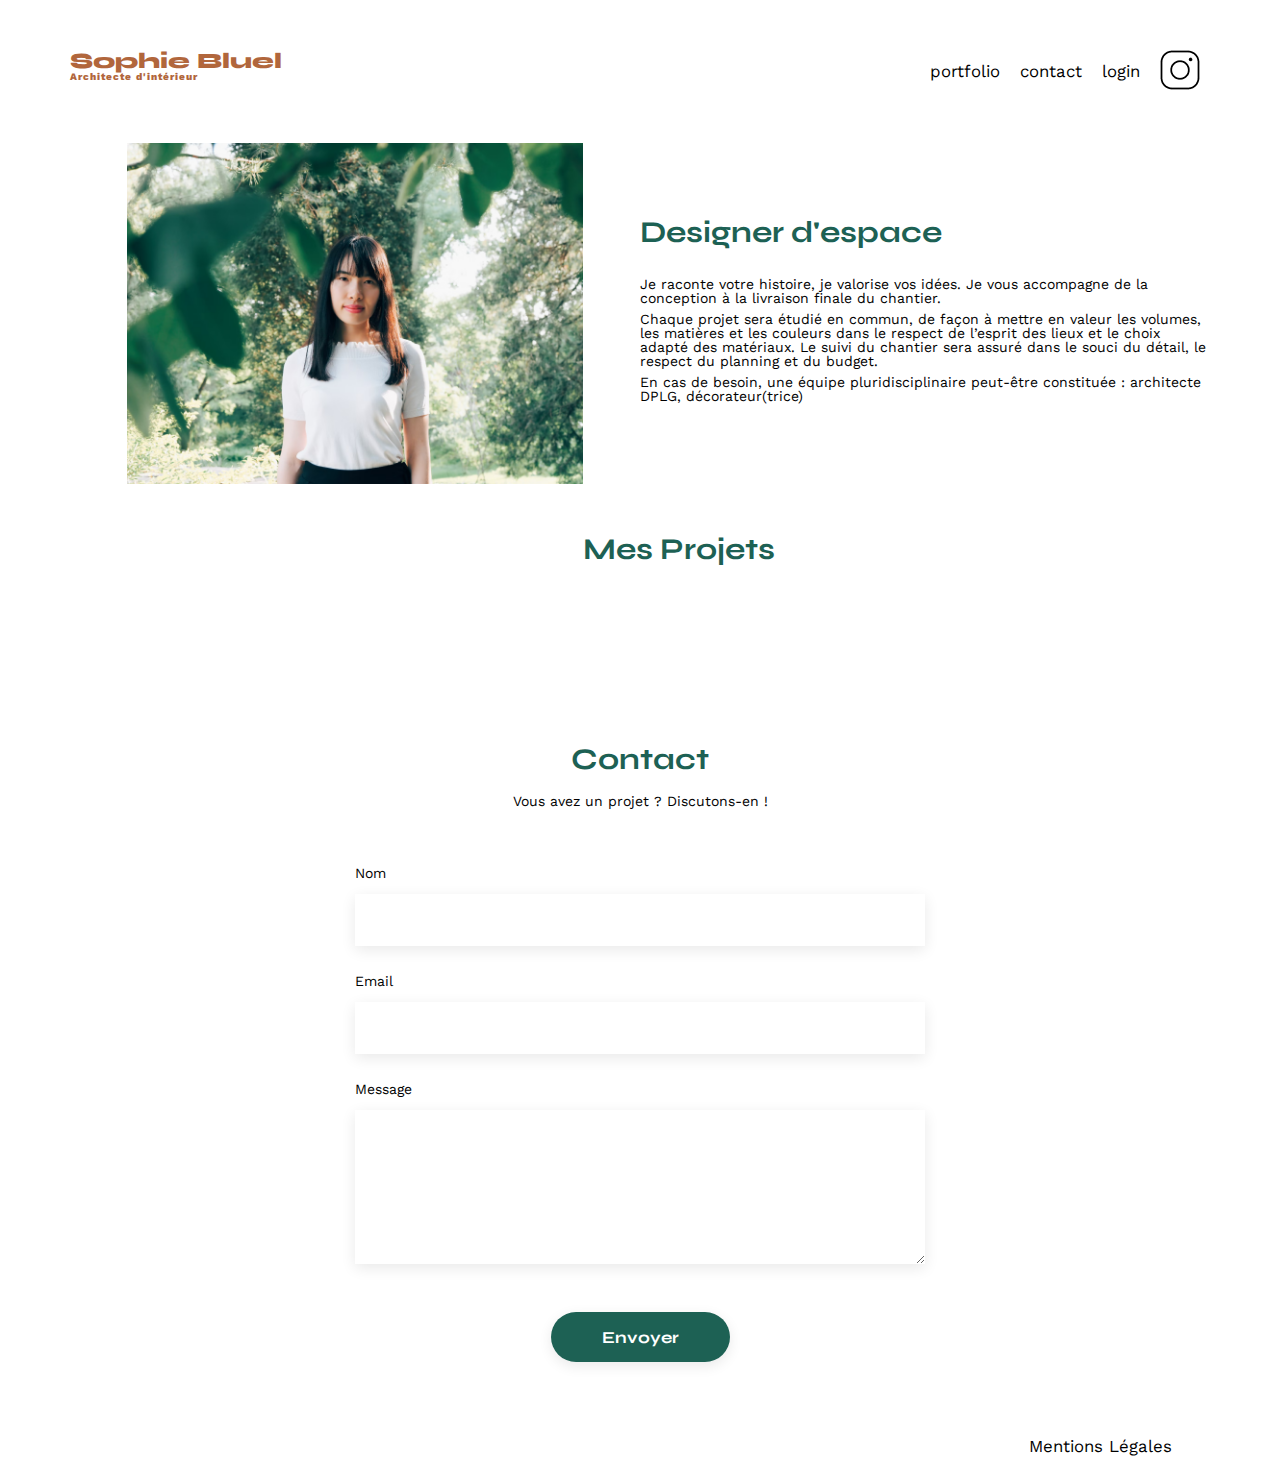
==== FrontEnd/index.html @ d680db97 "mise a jour du code" ====
<!DOCTYPE html>
<html lang="fr">
<head>
	<meta charset="UTF-8">
	<title>Sophie Bluel - Architecte d'intérieur</title>
	<meta name="viewport" content="width=device-width, initial-scale=1.0">
	<link rel="preconnect" href="https://fonts.googleapis.com">
	<link rel="preconnect" href="https://fonts.gstatic.com" crossorigin>
	<link href="https://fonts.googleapis.com/css2?family=Syne:wght@700;800&family=Work+Sans&display=swap" rel="stylesheet">
	<meta name="description" content="portfolio">
	<link rel="stylesheet" href="./assets/style.css">
	
	

</head>
<body>
	<!--banniere-->
	<div id="editBanner" class="edit-banner">
        <p id="openModal" class="icon-banner"><i class="fa-regular fa-pen-to-square" aria-hidden="true"></i> Mode Edition</p>
    </div>
	<!--header navigation-->
<header>
	<h1>Sophie Bluel <span>Architecte d'intérieur</span></h1>
        <nav>
            <ul>
                <li><a href="#portfolio">portfolio</a></li>
                <li><a href="#contact">contact</a></li>
                <li id="login-link" class="login-link"><a href="./login.html">login</a></li>
                <li id="logout-link" class="logout"><a href="#">logout</a></li>
                <li><img src="./assets/icons/instagram.png" alt="Instagram"></li>
            </ul>
        </nav>
</header>
<!--introduction-->
<main>
	<div id="introduction">
		<figure>
			<img src="./assets/images/sophie-bluel.png" alt="">
		</figure>
		<article>
			<h2>Designer d'espace</h2>
			<p>Je raconte votre histoire, je valorise vos idées. Je vous accompagne de la conception à la livraison finale du chantier.</p>
			<p>Chaque projet sera étudié en commun, de façon à mettre en valeur les volumes, les matières et les couleurs dans le respect de l’esprit des lieux et le choix adapté des matériaux. Le suivi du chantier sera assuré dans le souci du détail, le respect du planning et du budget.</p>
			<p>En cas de besoin, une équipe pluridisciplinaire peut-être constituée : architecte DPLG, décorateur(trice)</p>
		</article>
	</div>
<!-- MODAL GALLERIE TRAVAUX ET SUPPRESSION -->
	<div class="modal-overlay">
		<section id="modal" class="modal" aria-modal="false" role="dialog">
			<div id="modal-content" class="modal-content">
				<i class="fa-solid fa-xmark js-modal-close close-icon"></i>
				<h3>Gallerie photo</h3>
			<div class="gallery-modal" id="modal-gallery"></div>
			<div class="add">
				<button type="button" id="new-photo">Ajouter une photo</button>
			</div>
			</div>
		</section>
	</div>
<!-- MODAL AJOUT IMAGES -->
<section id="modalAdd" class="modal" aria-modal="false" role="dialog">
<div class="modalAdd-overlay"></div>
<div id="modal-content2" class="modal-content">
	<i class="fa-solid fa-xmark js-modal-close close-icon" id="closeIconModal2"></i>
	<a href="#" id="backToGallery"><i class="fa fa-light fa-arrow-left" aria-hidden="true"></i></a>
	<h3 class="modalTitle">Ajout Photo</h3>
	<div class="add-picture">
		<i class="fa fa-thin fa-image faAddImgSquare"></i>
		<!-- FORMULAIRE -->
		<form id="newWork">
			<div id="image-preview-container">
				<label for="add-photo-input" id="file" class="custom-button-label">
					<span class="custom-button">+ Ajouter photo</span>
				</label>
				<input type="file" id="add-photo-input" name="image" class="custom-button" accept="image/*">
			</div>
			<p class="info">jpg, png : 4mo max</p>
		</form>
	</div>
	<h4>Titre</h4>
	<input type="text" name="photo-title" id="photo-title">
	<!-- PARTIE CATEGORIE POUR AJOUT DES TRAVAUX -->
	<h4>Catégorie</h4>
	<select id="category-select"></select><!-- Options générées dynamiquement avec JavaScript -->
	<button type="submit" id="valid">Valider</button>
</div>
</section>
<!-- PROJET PAGE D'ACCUEIL ET FILTRES-->
<section id="portfolio">
	<div class="modify">
		<h2>Mes Projets</h2>
		<div class="icon-modify admin-only">
			<i class="fa-regular fa-pen-to-square"></i>
			<a class="js-modal-trigger" href="#modal">modifier</a>
		</div>
	</div>
	<div class="filters"></div>
	<div class="gallery"></div>
</section>
<!--PARTIE CONTACT-->
<section id="contact">
	<h2>Contact</h2>
	<p>Vous avez un projet ? Discutons-en !</p>
	<form action="#" method="post">
		<label for="name">Nom</label>
		<input type="text" name="name" id="name">
		<label for="email">Email</label>
		<input type="email" name="email" id="email">
		<label for="message">Message</label>
		<textarea name="message" id="message" cols="30" rows="10"></textarea>
		<input type="submit" value="Envoyer">
	</form>
</section>
</main>
<footer>
<nav>
	<ul>
		<li>Mentions Légales</li>
	</ul>
</nav>
</footer>
<script src="./javascript/projects.js"></script>
<script src="./javascript/modal.js"></script>
</body>
</html>
---- FrontEnd/assets/style.css ----
/* http://meyerweb.com/eric/tools/css/reset/
   v2.0 | 20110126
   License: none (public domain)
*/

html, body, div, span, applet, object, iframe,
h1, h2, h3, h4, h5, h6, p, blockquote, pre,
a, abbr, acronym, address, big, cite, code,
del, dfn, em, img, ins, kbd, q, s, samp,
small, strike, strong, sub, sup, tt, var,
b, u, i, center,
dl, dt, dd, ol, ul, li,
fieldset, form, label, legend,
table, caption, tbody, tfoot, thead, tr, th, td,
article, aside, canvas, details, embed,
figure, figcaption, footer, header, hgroup,
menu, nav, output, ruby, section, summary,
time, mark, audio, video {
	margin: 0;
	padding: 0;
	border: 0;
	font-size: 100%;
	font: inherit;
	vertical-align: baseline;
}
/* HTML5 display-role reset for older browsers */
article, aside, details, figcaption, figure,
footer, header, hgroup, menu, nav, section {
	display: block;
}
body {
	line-height: 1;
}
ol, ul {
	list-style: none;
}
blockquote, q {
	quotes: none;
}
blockquote:before, blockquote:after,
q:before, q:after {
	content: '';
	content: none;
}
table {
	border-collapse: collapse;
	border-spacing: 0;
}
/** end reset css**/
body {
	max-width: 1140px;
	margin:auto;
	font-family: 'Work Sans' ;
	font-size: 14px;
}
header {
	display: flex;
	justify-content: space-between;
	margin: 50px 0
}
section {
	margin: 50px 0
}

h1{
	display: flex;
	flex-direction: column;
	font-family: 'Syne';
	font-size: 22px;
	font-weight: 800;
	color: #B1663C
}

h1 > span {
	font-family: 'Work Sans';
	font-size:10px;
	letter-spacing: 0.1em;
;
}

h2{
	font-family: 'Syne';
	font-weight: 700;
	font-size: 30px;
	color: #1D6154
}
nav ul {
	display: flex;
	align-items: center;
	list-style-type: none;

}
nav li {
	padding: 0 10px;
	font-size: 1.2em;
}

li:hover {
	color: #B1663C;
}
#introduction {
	display: flex;
	align-items: center;
}
#introduction figure {
	flex: 1
}
#introduction img {
	display: block;
	margin: auto;
	width: 80%;
}

#introduction article {
	flex: 1
}
#introduction h2 {
	margin-bottom: 1em;
}

#introduction p {
	margin-bottom: 0.5em;
}
#portfolio h2 {
	text-align: center;
	margin-bottom: 1em;
}
.gallery {
	width: 100%;
	display: grid;
	grid-template-columns: 1fr 1fr 1fr;
	grid-column-gap: 20px;
	grid-row-gap: 20px;
}

.gallery img {
	width: 100%;

}
#contact {
	width: 50%;
margin: auto;
}
#contact > * {
	text-align: center;

}
#contact h2{
	margin-bottom: 20px;
}
#contact form {
	text-align: left;
	margin-top:30px;
	display: flex;
	flex-direction: column;
}

#contact input {
	height: 50px;
	font-size: 1.2em;
	border: none;
	box-shadow: 0px 4px 14px rgba(0, 0, 0, 0.09);
}
#contact label {
	margin: 2em 0 1em 0;
}
#contact textarea {
	border: none;
	box-shadow: 0px 4px 14px rgba(0, 0, 0, 0.09);
}
/*filters*/
.filters {
	display: flex;
  justify-content: center;
	align-items: center;
	margin-bottom: 50px;
	margin-top: 50px;
  gap: 10px;

  }

.btn {
    font-family: "Syne";
    font-size: 16px;
    font-weight: 700;
    background-color: white;
    border: 1px solid #1d6154;
    border-radius: 60px;
    color: #1d6154;
    padding: 8px 15px;
    cursor: pointer;
    width: auto;
    
   }
  
  .btn-active { 
    font-family: "Syne";
    font-size: 16px;
    font-weight: 700;
    background-color: #1d6154;
    border: 1px solid #1d6154;
    border-radius: 60px;
    color: white;
    padding: 8px 15px;
    cursor: pointer;
  }




input[type="submit"] {
  font-family: "Syne";
  font-weight: 700;
  color: white;
  background-color: #1d6154;
  margin: 2em auto;
  width: 180px;
  text-align: center;
  border-radius: 60px;
}

footer nav ul {
  display: flex;
  justify-content: flex-end;
  margin: 2em;
}

/*MODALE*/

.modal-overlay,
.modalAdd-overlay {
  position: fixed;
  top: 0;
  left: 0;
  width: 100%;
  height: 100%;
  background-color: rgba(0, 0, 0, 0.5);
  display: none;
  z-index: 1; 
}



#modal,
#modalAdd {
	position: fixed;
	z-index: 1;
	left: 0;
	top: 0;
	width: 100%;
	height: 100%;
	overflow: auto;
  display: none;
  }
  
  #modal-content,
  #modal-content2{
	background-color: #fff;
	margin: 15% auto;
	padding: 20px;
	border: 1px solid #888;
	border-radius: 10px;
	width: 80%;
	max-width: 650px;
	text-align: center;
	position: relative;
	display: flex;
	flex-direction: column;
	align-items: center;
  }
  .modal {
    display: none;
    /* Autres styles pour la modale */
}

.modify {
  display: flex;
  text-decoration: none;
  text-align: center;
  margin-bottom: 1em;
  color: black;
  margin-left: 45%;
	
}

.icon-modify{
  margin-top: 10px;
  margin-left: 35px;
}

h3{
  color: #000;
  text-align: center;
  font-family: Work Sans;
  font-size: 26px;
  font-style: normal;
  font-weight: 400;
  line-height: normal;
  margin-top: 35px;
  margin-bottom: 40px;
}

.close-icon {
  position: absolute;
  top: 20px;
  right: 20px;
  width: 24px;
  height: 24px;
  cursor: pointer;
}


.gallery-modal figcaption {
  display: none;
}

.gallery-modal{
  display: grid;
  grid-template-columns: 1fr 1fr 1fr 1fr 1fr;
  grid-row-gap: 8px;
  margin-top: 5px;
  
}

.gallery-modal img {
  position: relative;
  width: 91%;
  object-position: center;
  object-fit: cover;
  height: 13vh;
  }


#new-photo {
  width: 237px;
  height: 36px;
  flex-shrink: 0;
  border-radius: 60px;
  background: #1D6154;
  color: #FFF;
  text-align: center;
  font-family: Syne;
  font-size: 14px;
  border-top: 1px solid #B3B3B3;
  cursor: pointer;
  border-style: none;
  margin-top: 40px;
  margin-bottom: 20px;
}

.add {
  display: flex;
  flex-direction: column;
  align-items: center;
  justify-content: center;
  width: 80%;
  border-top: 1px solid #B3B3B3;
}





/*DEUXIEME MODAL AJOUTS DE PHOTOS*/
.faAddImgSquare{
  color: #B9C5CC;
  font-size: 5em;
  font-family: "Font Awesome 6 Free";
  font-weight: 400;

}

.add-picture{
  position: relative;
  width: 420px;
  height: 194px;
  flex-shrink: 0;
  border-radius: 3px;
  background: #E8F1F6;
}



#add-photo-button{
  text-align: center;
  color: #FFF;
  font-family: Syne;
  width: 237px;
  height: 36px;
  border-radius: 60px;
  background: #A7A7A7;

}

h4 {
  color: #3D3D3D;
  font-size: 14px;
  margin: 2em 0 1em 0
}

#photo-title,
#category-select {
  height: 50px;
  width: 420px;
  font-size: 1.2em;
  border: none;
  box-shadow: 0px 4px 14px rgba(0, 0, 0, 0.09);
  background-color: white;
}

#backToGallery {
  position: absolute;
  left: 1pc;
}

.info {
  margin-top: 5px;
  color: #444;
  text-align: center;
  font-size: 10px;
  line-height: normal;
}

#valid {
  width: 237px;
  height: 36px;
  border-radius: 60px;
  background: #A7A7A7;
  border-style: none;
  color: #FFF;
  text-align: center;
  font-family: Syne;
  font-size: 14px;
  margin: 75px 198px 55px 195px;
}
#valid:hover{
  background: #1D6154;
  cursor: pointer;
}

.edit-banner {
  margin-top: 0;
  height: 59px;
  background-color: #000000;

}

.edit-banner p,
.icon-banner i {
  color: #FFF;
  text-align: center;
  font-size: 16px;
  font-style: normal;
  font-weight: 400;
  line-height: normal;
  cursor: pointer;
}

a {
  text-decoration: inherit;
  color: inherit;
}



.modal-delete-icon {
  display: none;
}


.image-container {
  position: relative;
  margin: 10px; /* Ajustez la marge selon vos besoins */
}
.delete-icon {
  background-color: #000;
  width: 17px;
  height: 17px;
  flex-shrink: 0;
  position: absolute;
  top: 9px;
  right: 12px;
  cursor: pointer;
  color: white;

}

/*PARTIE ADMINISTRATEUR*/
 
#image-preview-container img { 
  width: 129px;
  height: 193px;
  top: 1px;
  position: absolute;
  left: 145px;

}


/* Masquer le bouton de téléchargement d'image par défaut */
#add-photo-input {
  display: none;
}

/* Style pour le bouton de téléchargement d'image personnalisé */
.custom-button-label {
  display: inline-block;
  padding: 10px 15px;
  border-radius: 50px;
  background: #CBD6DC;
  cursor: pointer;
}

/* Style pour le texte du bouton personnalisé */
.custom-button {
  display: inline-block;
  width: 173px;
  height: 36px;
  line-height: 36px;
  color: #306685;
}

#logout-link{
  display: none;
}

/*login*/
#login {
    width: 50%;
    margin: auto;
    padding-top: 150px; 
}

.login_title {
  display: flex;
  justify-content: center;
  margin-bottom: 37px;
  color: #1D6154;
  text-align: center;
  font-family: Syne;
  font-size: 30px;
  font-style: normal;
  font-weight: 700;
  line-height: normal;
}

#login form {
  text-align: left;
  margin-top: 37px;
  display: flex;
  flex-direction: column;
}

#login input {
  height: 50px;
  font-size: 14px;
  border: none;
  box-shadow: 0px 4px 14px rgba(0, 0, 0, 0.09);

}

#login p {
  color: red;
}

input[type="submit"] {
  margin: 48px auto;
  border-radius: 60px;
  background: #1D6154;
  width: 179px;
  height: 36px;
  flex-shrink: 0;
  color: #FFF;
  text-align: center;
  font-family: Syne;

}

#login label {
  margin: 32px 0 16px 0;
  color: #3D3D3D;
  font-family: Work Sans;
  font-size: 14px;
  font-style: normal;
  font-weight: 500;
  line-height: normal;
}

.mp-forget {
  display: block;
  margin: auto;
  color: #3d3d3d;
  font-family: Work Sans;
  font-size: 14px;
  font-style: normal;
  font-weight: 500;
  line-height: normal;
  text-decoration-line: underline;
}
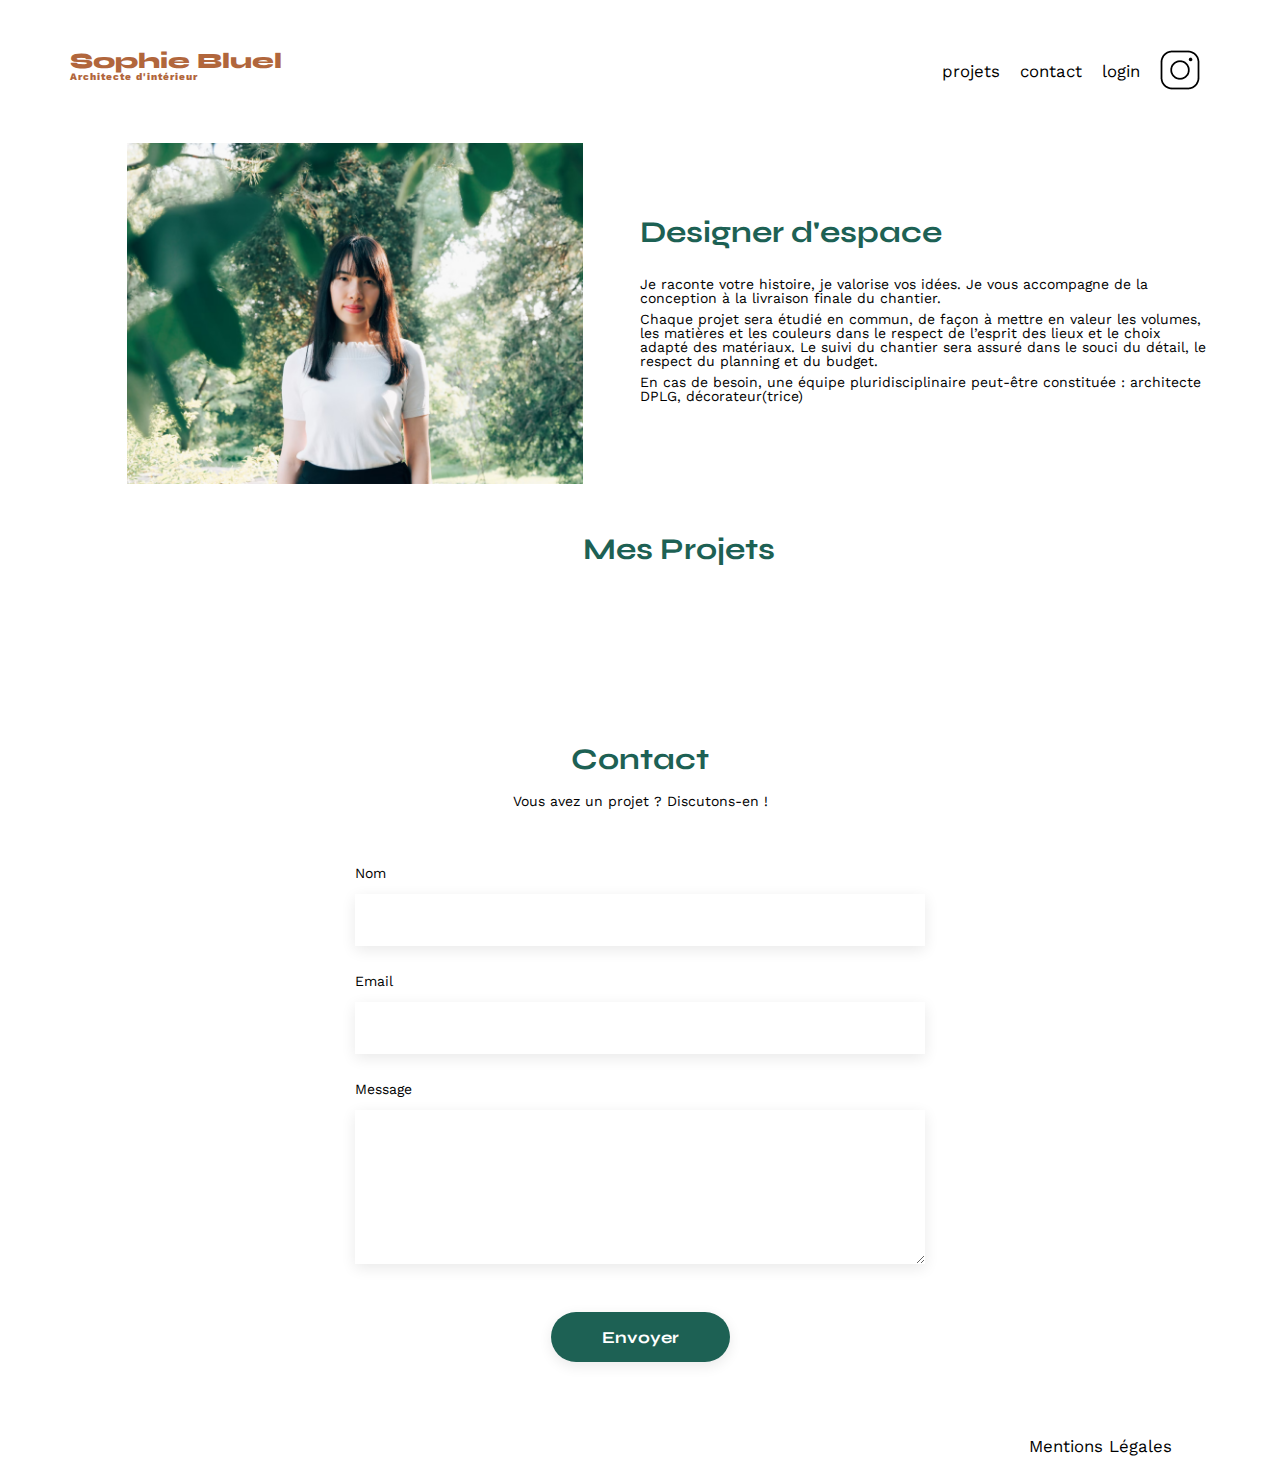
==== commit 5891ce22: "correction beug et ajout modale" ====
--- a/FrontEnd/index.html
+++ b/FrontEnd/index.html
@@ -7,6 +7,7 @@
 	<link rel="preconnect" href="https://fonts.googleapis.com">
 	<link rel="preconnect" href="https://fonts.gstatic.com" crossorigin>
 	<link href="https://fonts.googleapis.com/css2?family=Syne:wght@700;800&family=Work+Sans&display=swap" rel="stylesheet">
+	<link rel="stylesheet" href="https://cdnjs.cloudflare.com/ajax/libs/font-awesome/6.3.0/css/all.min.css">
 	<meta name="description" content="portfolio">
 	<link rel="stylesheet" href="./assets/style.css">
 	
@@ -23,7 +24,7 @@
 	<h1>Sophie Bluel <span>Architecte d'intérieur</span></h1>
         <nav>
             <ul>
-                <li><a href="#portfolio">portfolio</a></li>
+                <li><a href="#portfolio">projets</a></li>
                 <li><a href="#contact">contact</a></li>
                 <li id="login-link" class="login-link"><a href="./login.html">login</a></li>
                 <li id="logout-link" class="logout"><a href="#">logout</a></li>
@@ -94,8 +95,10 @@
 			<a class="js-modal-trigger" href="#modal">modifier</a>
 		</div>
 	</div>
-	<div class="filters"></div>
-	<div class="gallery"></div>
+	<div class="filters">
+	</div>
+	<div class="gallery">
+	</div>
 </section>
 <!--PARTIE CONTACT-->
 <section id="contact">
--- a/FrontEnd/assets/style.css
+++ b/FrontEnd/assets/style.css
@@ -178,6 +178,7 @@
   gap: 10px;
 
   }
+  
 
 .btn {
     font-family: "Syne";
@@ -288,6 +289,7 @@
   margin-left: 35px;
 }
 
+
 h3{
   color: #000;
   text-align: center;
@@ -470,7 +472,7 @@
 
 .image-container {
   position: relative;
-  margin: 10px; /* Ajustez la marge selon vos besoins */
+  margin: 10px; 
 }
 .delete-icon {
   background-color: #000;
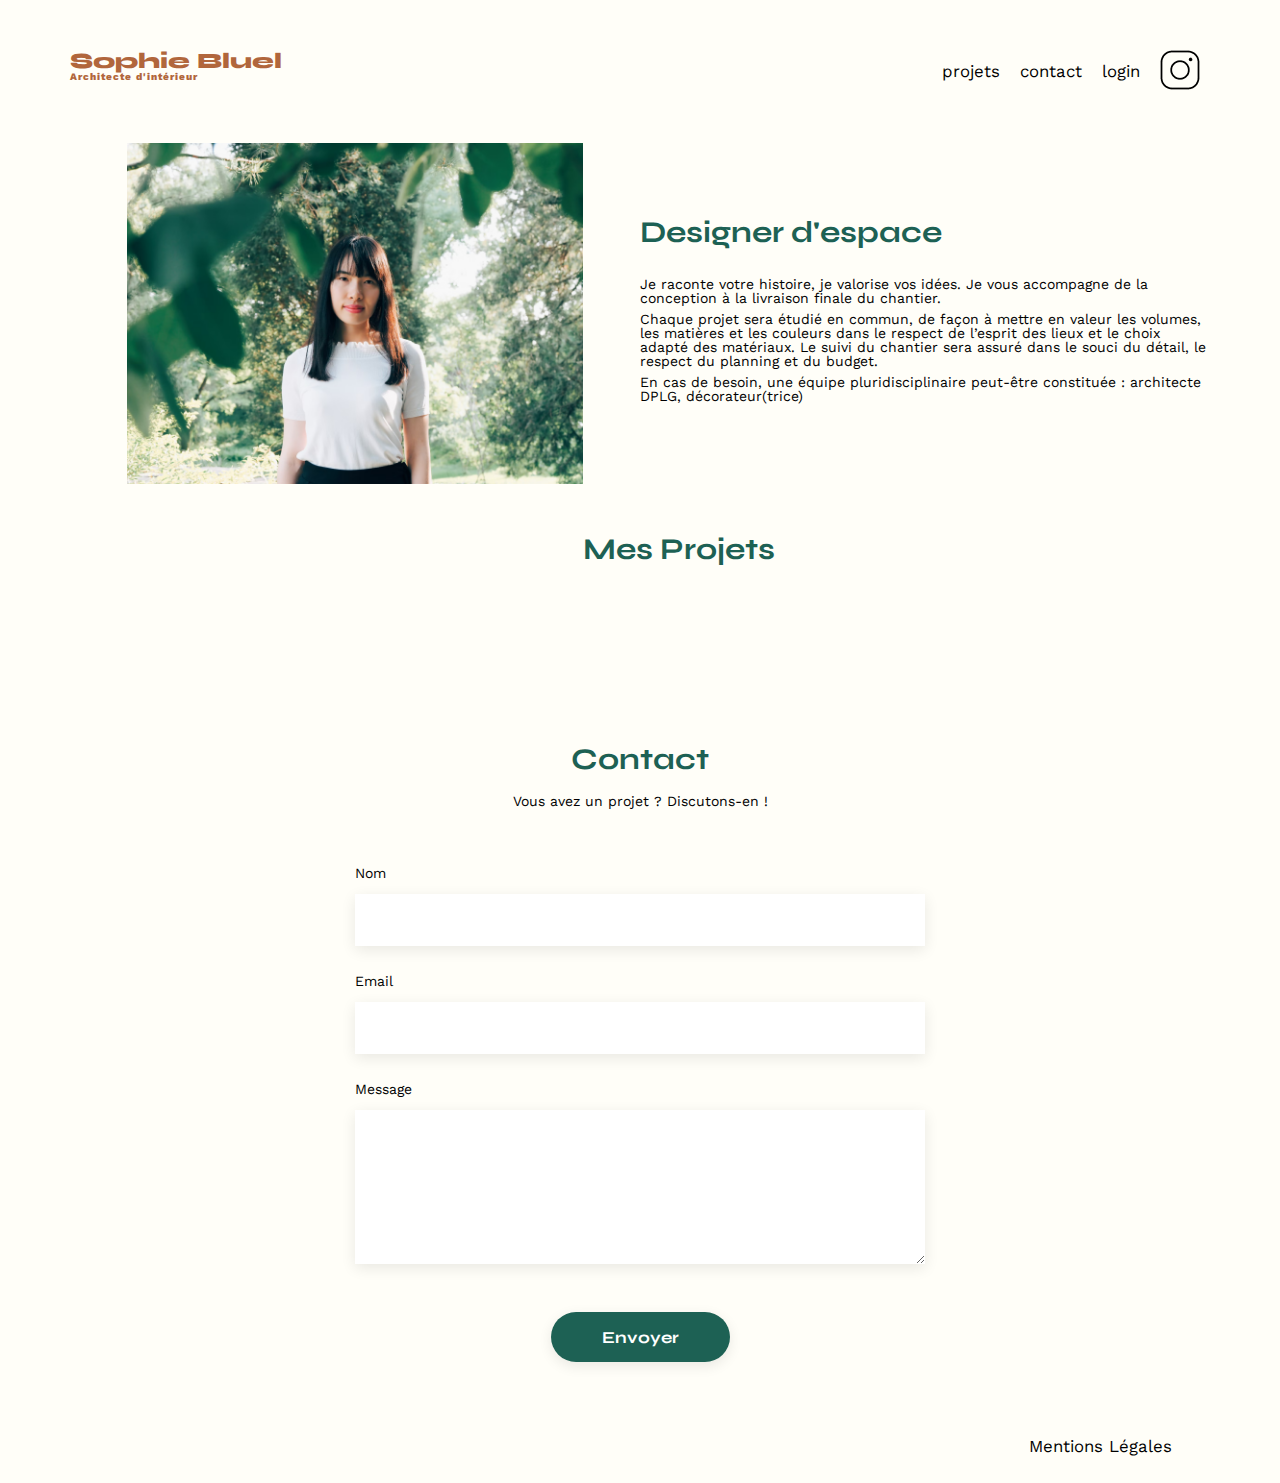
==== commit 1187ecc4: "correction filtre dynamique dans la modal" ====
--- a/FrontEnd/index.html
+++ b/FrontEnd/index.html
@@ -50,7 +50,7 @@
 		<section id="modal" class="modal" aria-modal="false" role="dialog">
 			<div id="modal-content" class="modal-content">
 				<i class="fa-solid fa-xmark js-modal-close close-icon"></i>
-				<h3>Gallerie photo</h3>
+				<h3>Galerie photo</h3>
 			<div class="gallery-modal" id="modal-gallery"></div>
 			<div class="add">
 				<button type="button" id="new-photo">Ajouter une photo</button>
@@ -95,9 +95,9 @@
 			<a class="js-modal-trigger" href="#modal">modifier</a>
 		</div>
 	</div>
-	<div class="filters">
+	<div class="filters"><!--generer dynamiquement avec javascript-->
 	</div>
-	<div class="gallery">
+	<div class="gallery"><!--generer dynamiquement avec javascript-->
 	</div>
 </section>
 <!--PARTIE CONTACT-->
--- a/FrontEnd/assets/style.css
+++ b/FrontEnd/assets/style.css
@@ -52,6 +52,7 @@
 	margin:auto;
 	font-family: 'Work Sans' ;
 	font-size: 14px;
+  background-color: #FFFEF8;
 }
 header {
 	display: flex;
@@ -369,6 +370,7 @@
   font-size: 5em;
   font-family: "Font Awesome 6 Free";
   font-weight: 400;
+  padding-top: 10px;
 
 }
 
@@ -424,7 +426,7 @@
 }
 
 #valid {
-  width: 237px;
+  width: 230px;
   height: 36px;
   border-radius: 60px;
   background: #A7A7A7;
@@ -434,18 +436,28 @@
   font-family: Syne;
   font-size: 14px;
   margin: 75px 198px 55px 195px;
-}
-#valid:hover{
-  background: #1D6154;
   cursor: pointer;
 }
 
+
 .edit-banner {
-  margin-top: 0;
-  height: 59px;
-  background-color: #000000;
-
-}
+ height: 3.5rem;
+ width: 100vw;
+ margin-left: calc(50% - 50vw);
+ background: #000;
+ display: none;
+ flex-direction: row;
+ gap: 1rem;
+ justify-content: center;
+ align-items: center;
+ font-family: 'work sans';
+ font-size: 1rem;
+ font-weight: 400;
+ color: #FFF;
+}
+
+
+
 
 .edit-banner p,
 .icon-banner i {
@@ -456,6 +468,7 @@
   font-weight: 400;
   line-height: normal;
   cursor: pointer;
+  padding-top: 10px;
 }
 
 a {
@@ -476,12 +489,15 @@
 }
 .delete-icon {
   background-color: #000;
-  width: 17px;
-  height: 17px;
+  border-radius: 2px;
+  font-size: 10px;
+  padding-top: 4px;
+  width: 16px;
+  height: 12px;
   flex-shrink: 0;
   position: absolute;
-  top: 9px;
-  right: 12px;
+  top: 6px;
+  right: 6px;
   cursor: pointer;
   color: white;
 
